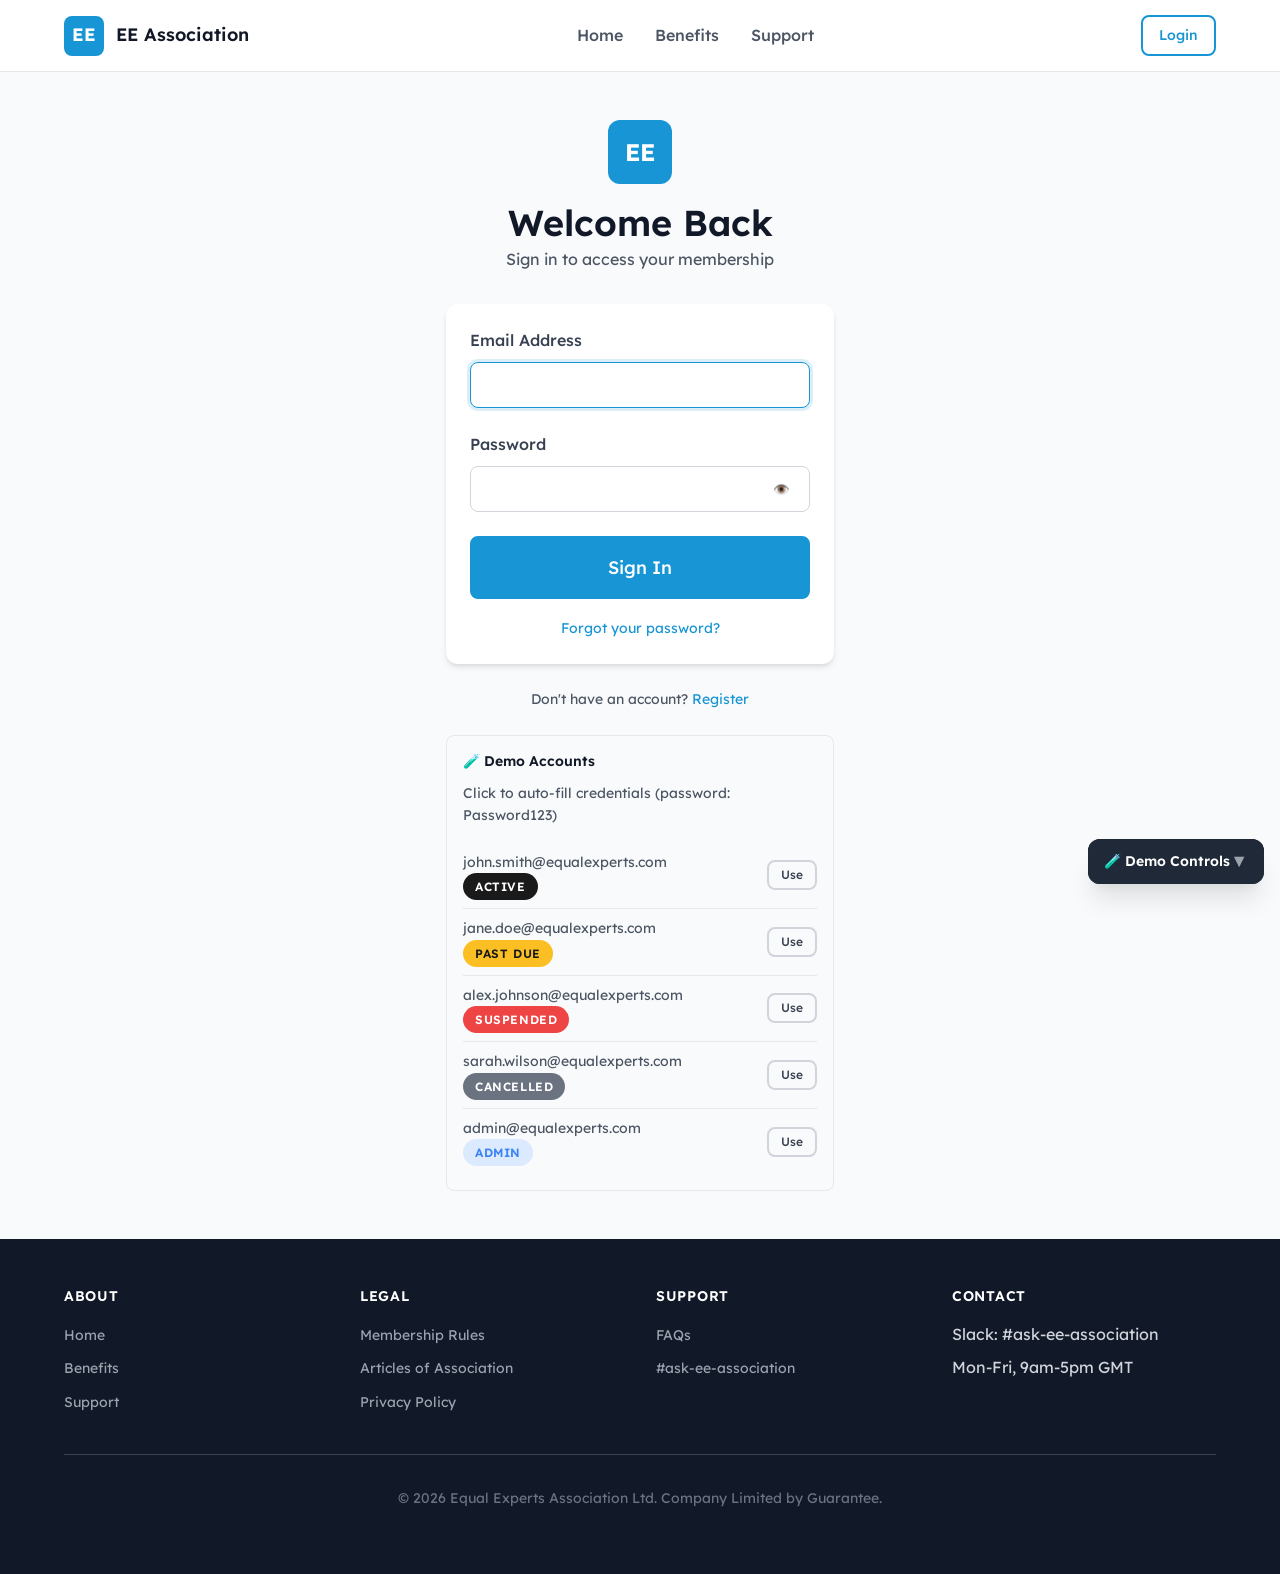
==== account.html @ b50eb5bd "Add files via upload" ====
<!DOCTYPE html>
<html lang="en">
<head>
  <meta charset="UTF-8">
  <meta name="viewport" content="width=device-width, initial-scale=1.0">
  <title>Account - Equal Experts Association</title>
  <link rel="stylesheet" href="css/main.css">
  <link rel="stylesheet" href="css/components.css">
  <style>
    .account-container {
      max-width: 900px;
      margin: 0 auto;
    }
    
    .commitment-item {
      display: flex;
      align-items: flex-start;
      gap: var(--space-4);
      padding: var(--space-4);
      background: var(--gray-50);
      border-radius: var(--radius-lg);
      margin-bottom: var(--space-3);
    }
    
    .commitment-icon {
      font-size: 1.5rem;
      flex-shrink: 0;
    }
    
    .commitment-content strong {
      display: block;
      margin-bottom: var(--space-1);
    }
    
    .commitment-content p {
      font-size: var(--font-size-sm);
      color: var(--gray-600);
      margin: 0;
    }
    
    .payment-method-card {
      display: flex;
      align-items: center;
      gap: var(--space-4);
      padding: var(--space-4);
      background: var(--gray-50);
      border: 1px solid var(--gray-200);
      border-radius: var(--radius-lg);
    }
    
    .card-brand {
      width: 48px;
      height: 32px;
      background: var(--white);
      border: 1px solid var(--gray-200);
      border-radius: var(--radius-md);
      display: flex;
      align-items: center;
      justify-content: center;
      font-weight: var(--font-bold);
      font-size: var(--font-size-xs);
      color: var(--gray-600);
    }
    
    .invoice-list {
      border: 1px solid var(--gray-200);
      border-radius: var(--radius-lg);
      overflow: hidden;
    }
    
    .invoice-item {
      display: flex;
      justify-content: space-between;
      align-items: center;
      padding: var(--space-4);
      background: var(--white);
      border-bottom: 1px solid var(--gray-200);
    }
    
    .invoice-item:last-child {
      border-bottom: none;
    }
    
    .invoice-item:hover {
      background: var(--gray-50);
    }
  </style>
</head>
<body>
  <!-- Navigation -->
  <nav class="nav">
    <div class="nav-container">
      <a href="index.html" class="nav-logo">
        <div class="nav-logo-icon">EE</div>
        <span>EE Association</span>
      </a>
      
      <button class="nav-toggle" aria-label="Toggle menu">
        <span></span>
        <span></span>
        <span></span>
      </button>
      
      <ul class="nav-menu" id="publicNav" style="display: none;">
        <li><a href="index.html" class="nav-link">Home</a></li>
        <li><a href="benefits.html" class="nav-link">Benefits</a></li>
        <li><a href="support.html" class="nav-link">Support</a></li>
      </ul>
      
      <ul class="nav-menu" id="memberNav">
        <li><a href="dashboard.html" class="nav-link">Dashboard</a></li>
        <li><a href="benefits.html" class="nav-link">Benefits</a></li>
        <li><a href="account.html" class="nav-link active">Account</a></li>
        <li><a href="support.html" class="nav-link">Support</a></li>
        <li id="adminLink" style="display: none;"><a href="admin.html" class="nav-link">Admin</a></li>
      </ul>
      
      <ul class="nav-menu" id="suspendedNav" style="display: none;">
        <li><a href="account.html" class="nav-link active">Account</a></li>
        <li><a href="support.html" class="nav-link">Support</a></li>
      </ul>
      
      <div class="nav-actions" id="navActions">
        <a href="login.html" class="btn btn-secondary btn-sm">Login</a>
      </div>
    </div>
  </nav>

  <!-- Page Header -->
  <header class="page-header">
    <div class="container">
      <div class="account-container">
        <h1>Account Settings</h1>
        <p class="subtitle">Manage your profile, membership, and billing</p>
      </div>
    </div>
  </header>

  <!-- Main Content -->
  <main class="page-content">
    <div class="container">
      <div class="account-container">
        <!-- Tabs -->
        <div class="tabs" id="accountTabs">
          <button class="tab active" data-tab="profile">Profile</button>
          <button class="tab" data-tab="membership">Membership</button>
          <button class="tab" data-tab="billing">Billing</button>
        </div>
        
        <!-- Profile Tab -->
        <div class="tab-content active" id="profile">
          <div class="card">
            <div class="card-header">
              <h3>Personal Information</h3>
            </div>
            <div class="card-body">
              <form id="profileForm">
                <div class="form-row">
                  <div class="form-group">
                    <label class="form-label">First Name</label>
                    <input type="text" class="form-input" id="firstName" name="firstName">
                  </div>
                  <div class="form-group">
                    <label class="form-label">Last Name</label>
                    <input type="text" class="form-input" id="lastName" name="lastName">
                  </div>
                </div>
                
                <div class="form-group">
                  <label class="form-label">Email Address</label>
                  <input type="email" class="form-input" id="email" name="email" disabled>
                  <div class="form-hint">Contact support to change your email address</div>
                </div>
                
                <div class="form-group">
                  <label class="form-label">Relationship to Equal Experts</label>
                  <select class="form-select" id="relationshipToEE" name="relationshipToEE">
                    <option value="Current Employee">Current Employee</option>
                    <option value="Former Employee">Former Employee</option>
                    <option value="Contractor">Contractor</option>
                    <option value="Partner">Partner</option>
                  </select>
                </div>
                
                <button type="submit" class="btn btn-primary">Save Changes</button>
              </form>
            </div>
          </div>
          
          <div class="card mt-6">
            <div class="card-header">
              <h3>Change Password</h3>
            </div>
            <div class="card-body">
              <form id="passwordForm">
                <div class="form-group">
                  <label class="form-label">Current Password</label>
                  <input type="password" class="form-input" id="currentPassword" name="currentPassword">
                </div>
                
                <div class="form-row">
                  <div class="form-group">
                    <label class="form-label">New Password</label>
                    <input type="password" class="form-input" id="newPassword" name="newPassword">
                  </div>
                  <div class="form-group">
                    <label class="form-label">Confirm New Password</label>
                    <input type="password" class="form-input" id="confirmNewPassword" name="confirmNewPassword">
                  </div>
                </div>
                
                <button type="submit" class="btn btn-primary">Update Password</button>
              </form>
            </div>
          </div>
        </div>
        
        <!-- Membership Tab -->
        <div class="tab-content" id="membership">
          <div class="card">
            <div class="card-header">
              <h3>Membership Status</h3>
            </div>
            <div class="card-body">
              <div class="info-grid mb-6">
                <span class="info-label">Status</span>
                <span class="info-value"><span id="membershipStatus" class="badge badge-active">Active</span></span>
                
                <span class="info-label">Member since</span>
                <span class="info-value" id="memberSince">-</span>
                
                <span class="info-label">Join date</span>
                <span class="info-value" id="joinDate">-</span>
                
                <span class="info-label">Activation date</span>
                <span class="info-value" id="activationDate">-</span>
                
                <span class="info-label">Commitment end date</span>
                <span class="info-value" id="commitmentEndDate">-</span>
                
                <span class="info-label">Next billing date</span>
                <span class="info-value" id="nextBillingDate">-</span>
                
                <span class="info-label">Monthly price</span>
                <span class="info-value">£25.00</span>
              </div>
            </div>
          </div>
          
          <div class="card mt-6">
            <div class="card-header">
              <h3>Your Membership Commitments</h3>
              <p class="text-sm text-gray mb-0">Important information about your membership structure</p>
            </div>
            <div class="card-body">
              <div class="commitment-item">
                <span class="commitment-icon">📋</span>
                <div class="commitment-content">
                  <strong>You are a member of a Company Limited by Guarantee</strong>
                  <p>The Equal Experts Association is a non-profit company structure with no shareholders.</p>
                </div>
              </div>
              
              <div class="commitment-item">
                <span class="commitment-icon">🛡️</span>
                <div class="commitment-content">
                  <strong>Your liability is limited to £1</strong>
                  <p>If the association is wound up while you are a member, or within one year after you cease to be a member, your maximum liability is £1.</p>
                </div>
              </div>
              
              <div class="commitment-item">
                <span class="commitment-icon">📄</span>
                <div class="commitment-content">
                  <strong>Membership is subject to the Membership Rules</strong>
                  <p>You agreed to these rules when you registered.</p>
                </div>
              </div>
              
              <div class="commitment-item">
                <span class="commitment-icon">🔗</span>
                <div class="commitment-content">
                  <a href="#" class="btn btn-outline btn-sm" onclick="alert('PDF would open in production')">View Membership Rules (PDF)</a>
                  <a href="#" class="btn btn-outline btn-sm" onclick="alert('PDF would open in production')">View Articles of Association (PDF)</a>
                </div>
              </div>
            </div>
          </div>
          
          <div class="card mt-6" id="cancelSection">
            <div class="card-header">
              <h3>Cancel Membership</h3>
            </div>
            <div class="card-body">
              <p class="mb-4">Cancellation stops future payments. You'll keep benefits until the end of your current billing period.</p>
              <p class="text-sm text-gray mb-4">This membership is described as a 12-month commitment, paid monthly, but early cancellation is allowed.</p>
              
              <button class="btn btn-danger" id="cancelBtn" onclick="showCancelModal()">Cancel Membership</button>
            </div>
          </div>
          
          <!-- Cancelled Status Section (hidden by default) -->
          <div class="card mt-6" id="cancelledSection" style="display: none;">
            <div class="card-body">
              <div class="alert alert-info">
                <span class="alert-icon">ℹ️</span>
                <div class="alert-content">
                  <div class="alert-title">Membership Cancelled</div>
                  <p class="alert-message">Your membership has been cancelled. You'll keep access to benefits until <strong id="accessEndDate">-</strong>.</p>
                </div>
              </div>
            </div>
          </div>
        </div>
        
        <!-- Billing Tab -->
        <div class="tab-content" id="billing">
          <div class="card">
            <div class="card-header">
              <h3>Payment Method</h3>
            </div>
            <div class="card-body">
              <div class="payment-method-card mb-4">
                <div class="card-brand" id="cardBrand">VISA</div>
                <div>
                  <strong id="cardInfo">•••• •••• •••• 4242</strong>
                  <p class="text-sm text-gray mb-0" id="cardExpiry">Expires 12/2027</p>
                </div>
              </div>
              
              <button class="btn btn-outline" onclick="showPaymentModal()">Update Payment Method</button>
            </div>
          </div>
          
          <div class="card mt-6">
            <div class="card-header">
              <h3>Billing Address</h3>
            </div>
            <div class="card-body">
              <p id="billingAddress">-</p>
              <button class="btn btn-outline btn-sm" onclick="alert('Address editing would be available in production')">Edit Address</button>
            </div>
          </div>
          
          <div class="card mt-6">
            <div class="card-header">
              <h3>Invoice History</h3>
            </div>
            <div class="card-body">
              <div class="invoice-list" id="invoiceList">
                <!-- Invoices will be populated by JavaScript -->
              </div>
            </div>
          </div>
        </div>
        
      </div>
    </div>
  </main>

  <!-- Cancel Membership Modal -->
  <div class="modal-overlay" id="cancelModal">
    <div class="modal">
      <div class="modal-header">
        <h3>Cancel Membership</h3>
        <button class="modal-close" onclick="hideCancelModal()">&times;</button>
      </div>
      <div class="modal-body">
        <p>Are you sure you want to cancel your membership?</p>
        <ul style="margin: var(--space-4) 0; padding-left: var(--space-5);">
          <li>Future payments will be stopped</li>
          <li>You'll keep access until the end of your current billing period</li>
          <li>You can rejoin at any time if your email is still on the approved list</li>
        </ul>
      </div>
      <div class="modal-footer">
        <button class="btn btn-outline" onclick="hideCancelModal()">Keep Membership</button>
        <button class="btn btn-danger" onclick="confirmCancel()">Cancel Membership</button>
      </div>
    </div>
  </div>

  <!-- Update Payment Modal -->
  <div class="modal-overlay" id="paymentModal">
    <div class="modal">
      <div class="modal-header">
        <h3>Update Payment Method</h3>
        <button class="modal-close" onclick="hidePaymentModal()">&times;</button>
      </div>
      <div class="modal-body">
        <form id="paymentForm">
          <div class="form-group">
            <label class="form-label">Card Number</label>
            <input type="text" class="form-input" id="newCardNumber" placeholder="1234 5678 9012 3456" maxlength="19">
          </div>
          
          <div class="form-row">
            <div class="form-group">
              <label class="form-label">Expiry Month</label>
              <select class="form-select" id="newExpMonth">
                <option value="">MM</option>
                <option value="01">01</option>
                <option value="02">02</option>
                <option value="03">03</option>
                <option value="04">04</option>
                <option value="05">05</option>
                <option value="06">06</option>
                <option value="07">07</option>
                <option value="08">08</option>
                <option value="09">09</option>
                <option value="10">10</option>
                <option value="11">11</option>
                <option value="12">12</option>
              </select>
            </div>
            
            <div class="form-group">
              <label class="form-label">Expiry Year</label>
              <select class="form-select" id="newExpYear">
                <option value="">YYYY</option>
                <option value="2026">2026</option>
                <option value="2027">2027</option>
                <option value="2028">2028</option>
                <option value="2029">2029</option>
                <option value="2030">2030</option>
              </select>
            </div>
          </div>
          
          <div class="form-group">
            <label class="form-label">CVC</label>
            <input type="text" class="form-input" id="newCvc" placeholder="123" maxlength="4">
          </div>
        </form>
      </div>
      <div class="modal-footer">
        <button class="btn btn-outline" onclick="hidePaymentModal()">Cancel</button>
        <button class="btn btn-primary" onclick="updatePayment()">Update Card</button>
      </div>
    </div>
  </div>

  <!-- Footer -->
  <footer class="footer">
    <div class="container">
      <div class="footer-content">
        <div class="footer-section">
          <h4>About</h4>
          <ul class="footer-links">
            <li><a href="index.html">Home</a></li>
            <li><a href="benefits.html">Benefits</a></li>
            <li><a href="support.html">Support</a></li>
          </ul>
        </div>
        <div class="footer-section">
          <h4>Legal</h4>
          <ul class="footer-links">
            <li><a href="#">Membership Rules</a></li>
            <li><a href="#">Articles of Association</a></li>
            <li><a href="#">Privacy Policy</a></li>
          </ul>
        </div>
        <div class="footer-section">
          <h4>Support</h4>
          <ul class="footer-links">
            <li><a href="support.html">FAQs</a></li>
            <li><a href="#">#ask-ee-association</a></li>
          </ul>
        </div>
        <div class="footer-section">
          <h4>Contact</h4>
          <ul class="footer-links">
            <li>Slack: #ask-ee-association</li>
            <li>Mon-Fri, 9am-5pm GMT</li>
          </ul>
        </div>
      </div>
      <div class="footer-bottom">
        <p>&copy; 2026 Equal Experts Association Ltd. Company Limited by Guarantee.</p>
      </div>
    </div>
  </footer>

  <!-- Scripts -->
  <script src="js/mock-data.js"></script>
  <script src="js/store.js"></script>
  <script src="js/auth.js"></script>
  <script src="js/nav.js"></script>
  <script src="js/demo-controls.js"></script>
  
  <script>
    document.addEventListener('DOMContentLoaded', function() {
      const user = Auth.getCurrentUser();
      if (!user) return;
      
      // Populate profile form
      document.getElementById('firstName').value = user.firstName || '';
      document.getElementById('lastName').value = user.lastName || '';
      document.getElementById('email').value = user.email || '';
      document.getElementById('relationshipToEE').value = user.relationshipToEE || '';
      
      // Populate membership tab
      updateMembershipDisplay(user);
      
      // Populate billing tab
      updateBillingDisplay(user);
      
      // Handle tab navigation from URL hash
      const hash = window.location.hash.replace('#', '');
      if (hash && ['profile', 'membership', 'billing'].includes(hash)) {
        switchTab(hash);
      }
    });
    
    function formatDate(dateStr) {
      if (!dateStr) return '-';
      const date = new Date(dateStr);
      return date.toLocaleDateString('en-GB', { day: 'numeric', month: 'short', year: 'numeric' });
    }
    
    function formatMonthYear(dateStr) {
      if (!dateStr) return '-';
      const date = new Date(dateStr);
      return date.toLocaleDateString('en-GB', { month: 'short', year: 'numeric' });
    }
    
    function updateMembershipDisplay(user) {
      const statusBadge = document.getElementById('membershipStatus');
      const badgeClasses = {
        'active': 'badge-active',
        'past_due': 'badge-past-due',
        'suspended': 'badge-suspended',
        'cancelled': 'badge-cancelled'
      };
      const badgeText = {
        'active': 'Active',
        'past_due': 'Past Due',
        'suspended': 'Suspended',
        'cancelled': 'Cancelled'
      };
      
      statusBadge.className = `badge ${badgeClasses[user.status] || 'badge-active'}`;
      statusBadge.textContent = badgeText[user.status] || 'Active';
      
      document.getElementById('memberSince').textContent = formatMonthYear(user.joinDate);
      document.getElementById('joinDate').textContent = formatDate(user.joinDate);
      document.getElementById('activationDate').textContent = formatDate(user.activationDate);
      document.getElementById('commitmentEndDate').textContent = formatDate(user.commitmentEndDate);
      document.getElementById('nextBillingDate').textContent = user.nextPaymentDate ? formatDate(user.nextPaymentDate) : 'N/A';
      
      // Handle cancelled state
      if (user.status === 'cancelled') {
        document.getElementById('cancelSection').style.display = 'none';
        document.getElementById('cancelledSection').style.display = 'block';
        document.getElementById('accessEndDate').textContent = formatDate(user.accessEndsDate);
      }
    }
    
    function updateBillingDisplay(user) {
      if (user.paymentMethod) {
        document.getElementById('cardBrand').textContent = user.paymentMethod.brand.toUpperCase();
        document.getElementById('cardInfo').textContent = `•••• •••• •••• ${user.paymentMethod.last4}`;
        document.getElementById('cardExpiry').textContent = `Expires ${user.paymentMethod.expMonth}/${user.paymentMethod.expYear}`;
      }
      
      if (user.billingAddress) {
        const addr = user.billingAddress;
        const parts = [addr.line1, addr.line2, addr.city, addr.postcode, addr.country].filter(p => p);
        document.getElementById('billingAddress').textContent = parts.join(', ');
      }
      
      // Generate mock invoice history
      const invoiceList = document.getElementById('invoiceList');
      const invoices = generateMockInvoices(user);
      
      invoiceList.innerHTML = invoices.map(inv => `
        <div class="invoice-item">
          <div>
            <strong>${inv.date}</strong>
            <p class="text-sm text-gray mb-0">${inv.description}</p>
          </div>
          <div class="text-right">
            <strong>£${inv.amount.toFixed(2)}</strong>
            <p class="text-sm mb-0"><span class="badge badge-success">Paid</span></p>
          </div>
        </div>
      `).join('');
    }
    
    function generateMockInvoices(user) {
      const invoices = [];
      const activationDate = new Date(user.activationDate);
      const now = new Date();
      
      // Generate invoices from activation to now
      let currentDate = new Date(activationDate);
      while (currentDate <= now) {
        invoices.push({
          date: currentDate.toLocaleDateString('en-GB', { day: 'numeric', month: 'short', year: 'numeric' }),
          description: 'Professional Membership - Monthly',
          amount: 25.00
        });
        currentDate.setMonth(currentDate.getMonth() + 1);
      }
      
      return invoices.reverse().slice(0, 12); // Show last 12 invoices
    }
    
    // Tab switching
    document.getElementById('accountTabs').addEventListener('click', function(e) {
      if (e.target.classList.contains('tab')) {
        const tabId = e.target.dataset.tab;
        switchTab(tabId);
      }
    });
    
    function switchTab(tabId) {
      // Update tab buttons
      document.querySelectorAll('.tab').forEach(tab => {
        tab.classList.toggle('active', tab.dataset.tab === tabId);
      });
      
      // Update tab content
      document.querySelectorAll('.tab-content').forEach(content => {
        content.classList.toggle('active', content.id === tabId);
      });
      
      // Update URL hash
      window.location.hash = tabId;
    }
    
    // Profile form
    document.getElementById('profileForm').addEventListener('submit', function(e) {
      e.preventDefault();
      
      const updates = {
        firstName: document.getElementById('firstName').value.trim(),
        lastName: document.getElementById('lastName').value.trim(),
        relationshipToEE: document.getElementById('relationshipToEE').value
      };
      
      const result = Auth.updateProfile(updates);
      if (result.success) {
        alert('Profile updated successfully!');
      } else {
        alert('Error: ' + result.error);
      }
    });
    
    // Password form
    document.getElementById('passwordForm').addEventListener('submit', function(e) {
      e.preventDefault();
      
      const currentPassword = document.getElementById('currentPassword').value;
      const newPassword = document.getElementById('newPassword').value;
      const confirmNewPassword = document.getElementById('confirmNewPassword').value;
      
      if (newPassword !== confirmNewPassword) {
        alert('New passwords do not match');
        return;
      }
      
      if (newPassword.length < 8) {
        alert('Password must be at least 8 characters');
        return;
      }
      
      const result = Auth.updatePassword(currentPassword, newPassword);
      if (result.success) {
        alert('Password updated successfully!');
        document.getElementById('passwordForm').reset();
      } else {
        alert('Error: ' + result.error);
      }
    });
    
    // Cancel modal
    function showCancelModal() {
      document.getElementById('cancelModal').classList.add('active');
    }
    
    function hideCancelModal() {
      document.getElementById('cancelModal').classList.remove('active');
    }
    
    function confirmCancel() {
      const result = Auth.cancelMembership();
      if (result.success) {
        hideCancelModal();
        updateMembershipDisplay(result.user);
        alert('Your membership has been cancelled. You\'ll keep access until the end of your current billing period.');
      } else {
        alert('Error: ' + result.error);
      }
    }
    
    // Payment modal
    function showPaymentModal() {
      document.getElementById('paymentModal').classList.add('active');
    }
    
    function hidePaymentModal() {
      document.getElementById('paymentModal').classList.remove('active');
    }
    
    function updatePayment() {
      const cardNumber = document.getElementById('newCardNumber').value.replace(/\s/g, '');
      const expMonth = document.getElementById('newExpMonth').value;
      const expYear = document.getElementById('newExpYear').value;
      
      if (!cardNumber || cardNumber.length < 13 || !expMonth || !expYear) {
        alert('Please fill in all card details');
        return;
      }
      
      const result = Auth.updatePaymentMethod({
        cardNumber,
        expMonth,
        expYear
      });
      
      if (result.success) {
        hidePaymentModal();
        updateBillingDisplay(result.user);
        updateMembershipDisplay(result.user);
        
        if (result.user.status === 'active') {
          alert('Payment method updated successfully!' + 
            (result.user.suspensionHistory && result.user.suspensionHistory.length > 0 ? 
              ' Your access has been restored.' : ''));
        } else {
          alert('Payment method updated successfully!');
        }
      } else {
        alert('Error: ' + result.error);
      }
    }
    
    // Format card number as user types
    document.getElementById('newCardNumber').addEventListener('input', function(e) {
      let value = e.target.value.replace(/\s/g, '').replace(/\D/g, '');
      let formatted = value.match(/.{1,4}/g)?.join(' ') || value;
      e.target.value = formatted;
    });
  </script>
</body>
</html>
---- css/main.css ----
/* ==========================================================================
   Equal Experts Association - Design System
   Primary Color: #1795D4 (EE Blue)
   Typography: Lexend font family
   ========================================================================== */

/* Google Fonts Import */
@import url('https://fonts.googleapis.com/css2?family=Lexend:wght@300;400;500;600;700&display=swap');

/* CSS Variables */
:root {
  /* Brand Colors */
  --ee-blue: #1795D4;
  --ee-blue-dark: #1276a8;
  --ee-blue-light: #e8f4fb;
  --ee-blue-hover: #1580bc;
  
  /* Status Colors */
  --status-active: #1a1a1a;
  --status-active-text: #ffffff;
  --status-past-due: #fbbf24;
  --status-past-due-text: #1a1a1a;
  --status-suspended: #ef4444;
  --status-suspended-text: #ffffff;
  --status-cancelled: #6b7280;
  --status-cancelled-text: #ffffff;
  --status-inactive: #9ca3af;
  --status-inactive-text: #ffffff;
  
  /* Neutral Colors */
  --white: #ffffff;
  --gray-50: #f9fafb;
  --gray-100: #f3f4f6;
  --gray-200: #e5e7eb;
  --gray-300: #d1d5db;
  --gray-400: #9ca3af;
  --gray-500: #6b7280;
  --gray-600: #4b5563;
  --gray-700: #374151;
  --gray-800: #1f2937;
  --gray-900: #111827;
  --black: #000000;
  
  /* Semantic Colors */
  --success: #10b981;
  --success-light: #d1fae5;
  --warning: #f59e0b;
  --warning-light: #fef3c7;
  --error: #ef4444;
  --error-light: #fee2e2;
  --info: #3b82f6;
  --info-light: #dbeafe;
  
  /* Typography */
  --font-family: 'Lexend', -apple-system, BlinkMacSystemFont, 'Segoe UI', sans-serif;
  --font-size-xs: 0.75rem;
  --font-size-sm: 0.875rem;
  --font-size-base: 1rem;
  --font-size-lg: 1.125rem;
  --font-size-xl: 1.25rem;
  --font-size-2xl: 1.5rem;
  --font-size-3xl: 1.875rem;
  --font-size-4xl: 2.25rem;
  --font-size-5xl: 3rem;
  
  /* Font Weights */
  --font-light: 300;
  --font-normal: 400;
  --font-medium: 500;
  --font-semibold: 600;
  --font-bold: 700;
  
  /* Spacing */
  --space-1: 0.25rem;
  --space-2: 0.5rem;
  --space-3: 0.75rem;
  --space-4: 1rem;
  --space-5: 1.25rem;
  --space-6: 1.5rem;
  --space-8: 2rem;
  --space-10: 2.5rem;
  --space-12: 3rem;
  --space-16: 4rem;
  --space-20: 5rem;
  --space-24: 6rem;
  
  /* Border Radius */
  --radius-sm: 0.25rem;
  --radius-md: 0.375rem;
  --radius-lg: 0.5rem;
  --radius-xl: 0.75rem;
  --radius-2xl: 1rem;
  --radius-full: 9999px;
  
  /* Shadows */
  --shadow-sm: 0 1px 2px 0 rgba(0, 0, 0, 0.05);
  --shadow-md: 0 4px 6px -1px rgba(0, 0, 0, 0.1), 0 2px 4px -1px rgba(0, 0, 0, 0.06);
  --shadow-lg: 0 10px 15px -3px rgba(0, 0, 0, 0.1), 0 4px 6px -2px rgba(0, 0, 0, 0.05);
  --shadow-xl: 0 20px 25px -5px rgba(0, 0, 0, 0.1), 0 10px 10px -5px rgba(0, 0, 0, 0.04);
  
  /* Transitions */
  --transition-fast: 150ms ease;
  --transition-base: 200ms ease;
  --transition-slow: 300ms ease;
  
  /* Layout */
  --max-width: 1200px;
  --nav-height: 72px;
}

/* Reset & Base Styles */
*, *::before, *::after {
  box-sizing: border-box;
  margin: 0;
  padding: 0;
}

html {
  font-size: 16px;
  scroll-behavior: smooth;
}

body {
  font-family: var(--font-family);
  font-size: var(--font-size-base);
  font-weight: var(--font-normal);
  line-height: 1.6;
  color: var(--gray-800);
  background-color: var(--gray-50);
  min-height: 100vh;
}

/* Typography */
h1, h2, h3, h4, h5, h6 {
  font-weight: var(--font-semibold);
  line-height: 1.3;
  color: var(--gray-900);
}

h1 { font-size: var(--font-size-4xl); }
h2 { font-size: var(--font-size-3xl); }
h3 { font-size: var(--font-size-2xl); }
h4 { font-size: var(--font-size-xl); }
h5 { font-size: var(--font-size-lg); }
h6 { font-size: var(--font-size-base); }

p {
  margin-bottom: var(--space-4);
}

a {
  color: var(--ee-blue);
  text-decoration: none;
  transition: color var(--transition-fast);
}

a:hover {
  color: var(--ee-blue-dark);
  text-decoration: underline;
}

/* Container */
.container {
  width: 100%;
  max-width: var(--max-width);
  margin: 0 auto;
  padding: 0 var(--space-6);
}

/* Navigation */
.nav {
  position: sticky;
  top: 0;
  background: var(--white);
  border-bottom: 1px solid var(--gray-200);
  height: var(--nav-height);
  z-index: 100;
}

.nav-container {
  display: flex;
  align-items: center;
  justify-content: space-between;
  height: 100%;
  max-width: var(--max-width);
  margin: 0 auto;
  padding: 0 var(--space-6);
}

.nav-logo {
  display: flex;
  align-items: center;
  gap: var(--space-3);
  font-size: var(--font-size-lg);
  font-weight: var(--font-semibold);
  color: var(--gray-900);
  text-decoration: none;
}

.nav-logo:hover {
  text-decoration: none;
  color: var(--gray-900);
}

.nav-logo-icon {
  width: 40px;
  height: 40px;
  background: var(--ee-blue);
  border-radius: var(--radius-lg);
  display: flex;
  align-items: center;
  justify-content: center;
  color: white;
  font-weight: var(--font-bold);
  font-size: var(--font-size-lg);
}

.nav-menu {
  display: flex;
  align-items: center;
  gap: var(--space-8);
  list-style: none;
}

.nav-link {
  color: var(--gray-600);
  font-weight: var(--font-medium);
  padding: var(--space-2) 0;
  position: relative;
  text-decoration: none;
}

.nav-link:hover,
.nav-link.active {
  color: var(--ee-blue);
  text-decoration: none;
}

.nav-link.active::after {
  content: '';
  position: absolute;
  bottom: -2px;
  left: 0;
  right: 0;
  height: 2px;
  background: var(--ee-blue);
  border-radius: var(--radius-full);
}

.nav-actions {
  display: flex;
  align-items: center;
  gap: var(--space-4);
}

/* Mobile Navigation */
.nav-toggle {
  display: none;
  background: none;
  border: none;
  cursor: pointer;
  padding: var(--space-2);
}

.nav-toggle span {
  display: block;
  width: 24px;
  height: 2px;
  background: var(--gray-700);
  margin: 6px 0;
  transition: var(--transition-base);
}

@media (max-width: 768px) {
  .nav-toggle {
    display: block;
  }
  
  .nav-menu {
    display: none;
    position: absolute;
    top: var(--nav-height);
    left: 0;
    right: 0;
    background: var(--white);
    flex-direction: column;
    padding: var(--space-4);
    border-bottom: 1px solid var(--gray-200);
    box-shadow: var(--shadow-lg);
  }
  
  .nav-menu.active {
    display: flex;
  }
  
  .nav-actions {
    display: none;
  }
  
  .nav-actions.active {
    display: flex;
    flex-direction: column;
    width: 100%;
    padding: var(--space-4);
    border-top: 1px solid var(--gray-200);
  }
}

/* Page Layout */
.page {
  min-height: calc(100vh - var(--nav-height));
}

.page-header {
  background: var(--white);
  border-bottom: 1px solid var(--gray-200);
  padding: var(--space-8) 0;
}

.page-header h1 {
  margin-bottom: var(--space-2);
}

.page-header .subtitle {
  color: var(--gray-600);
  font-size: var(--font-size-lg);
}

.page-content {
  padding: var(--space-8) 0;
}

/* Sections */
.section {
  padding: var(--space-16) 0;
}

.section-header {
  text-align: center;
  margin-bottom: var(--space-12);
}

.section-header h2 {
  margin-bottom: var(--space-4);
}

.section-header p {
  color: var(--gray-600);
  font-size: var(--font-size-lg);
  max-width: 600px;
  margin: 0 auto;
}

/* Footer */
.footer {
  background: var(--gray-900);
  color: var(--gray-300);
  padding: var(--space-12) 0;
  margin-top: auto;
}

.footer-content {
  display: grid;
  grid-template-columns: repeat(auto-fit, minmax(200px, 1fr));
  gap: var(--space-8);
}

.footer-section h4 {
  color: var(--white);
  margin-bottom: var(--space-4);
  font-size: var(--font-size-sm);
  text-transform: uppercase;
  letter-spacing: 0.05em;
}

.footer-links {
  list-style: none;
}

.footer-links li {
  margin-bottom: var(--space-2);
}

.footer-links a {
  color: var(--gray-400);
  font-size: var(--font-size-sm);
}

.footer-links a:hover {
  color: var(--white);
}

.footer-bottom {
  margin-top: var(--space-8);
  padding-top: var(--space-8);
  border-top: 1px solid var(--gray-700);
  text-align: center;
  font-size: var(--font-size-sm);
  color: var(--gray-500);
}

/* Utility Classes */
.text-center { text-align: center; }
.text-left { text-align: left; }
.text-right { text-align: right; }

.text-sm { font-size: var(--font-size-sm); }
.text-base { font-size: var(--font-size-base); }
.text-lg { font-size: var(--font-size-lg); }
.text-xl { font-size: var(--font-size-xl); }

.text-gray { color: var(--gray-600); }
.text-muted { color: var(--gray-500); }
.text-white { color: var(--white); }
.text-blue { color: var(--ee-blue); }
.text-success { color: var(--success); }
.text-warning { color: var(--warning); }
.text-error { color: var(--error); }

.font-light { font-weight: var(--font-light); }
.font-normal { font-weight: var(--font-normal); }
.font-medium { font-weight: var(--font-medium); }
.font-semibold { font-weight: var(--font-semibold); }
.font-bold { font-weight: var(--font-bold); }

.mt-1 { margin-top: var(--space-1); }
.mt-2 { margin-top: var(--space-2); }
.mt-4 { margin-top: var(--space-4); }
.mt-6 { margin-top: var(--space-6); }
.mt-8 { margin-top: var(--space-8); }

.mb-1 { margin-bottom: var(--space-1); }
.mb-2 { margin-bottom: var(--space-2); }
.mb-4 { margin-bottom: var(--space-4); }
.mb-6 { margin-bottom: var(--space-6); }
.mb-8 { margin-bottom: var(--space-8); }

.hidden { display: none !important; }
.visible { display: block !important; }

.sr-only {
  position: absolute;
  width: 1px;
  height: 1px;
  padding: 0;
  margin: -1px;
  overflow: hidden;
  clip: rect(0, 0, 0, 0);
  white-space: nowrap;
  border: 0;
}
---- css/components.css ----
/* ==========================================================================
   Equal Experts Association - UI Components
   ========================================================================== */

/* ==========================================================================
   Buttons
   ========================================================================== */

.btn {
  display: inline-flex;
  align-items: center;
  justify-content: center;
  gap: var(--space-2);
  padding: var(--space-3) var(--space-6);
  font-family: var(--font-family);
  font-size: var(--font-size-base);
  font-weight: var(--font-medium);
  line-height: 1.5;
  text-decoration: none;
  border: 2px solid transparent;
  border-radius: var(--radius-lg);
  cursor: pointer;
  transition: all var(--transition-fast);
  white-space: nowrap;
}

.btn:hover {
  text-decoration: none;
}

.btn:disabled {
  opacity: 0.6;
  cursor: not-allowed;
}

/* Primary Button */
.btn-primary {
  background: var(--ee-blue);
  color: var(--white);
  border-color: var(--ee-blue);
}

.btn-primary:hover:not(:disabled) {
  background: var(--ee-blue-dark);
  border-color: var(--ee-blue-dark);
  color: var(--white);
}

/* Secondary Button */
.btn-secondary {
  background: var(--white);
  color: var(--ee-blue);
  border-color: var(--ee-blue);
}

.btn-secondary:hover:not(:disabled) {
  background: var(--ee-blue-light);
  color: var(--ee-blue);
}

/* Outline Button */
.btn-outline {
  background: transparent;
  color: var(--gray-700);
  border-color: var(--gray-300);
}

.btn-outline:hover:not(:disabled) {
  background: var(--gray-100);
  border-color: var(--gray-400);
  color: var(--gray-700);
}

/* White Button (for dark backgrounds) */
.btn-white {
  background: var(--white);
  color: var(--ee-blue);
  border-color: var(--white);
}

.btn-white:hover:not(:disabled) {
  background: var(--gray-100);
  border-color: var(--gray-100);
  color: var(--ee-blue);
}

/* Outline White Button */
.btn-outline-white {
  background: transparent;
  color: var(--white);
  border-color: var(--white);
}

.btn-outline-white:hover:not(:disabled) {
  background: rgba(255, 255, 255, 0.1);
  color: var(--white);
}

/* Danger Button */
.btn-danger {
  background: var(--error);
  color: var(--white);
  border-color: var(--error);
}

.btn-danger:hover:not(:disabled) {
  background: #dc2626;
  border-color: #dc2626;
  color: var(--white);
}

/* Button Sizes */
.btn-sm {
  padding: var(--space-2) var(--space-4);
  font-size: var(--font-size-sm);
}

.btn-lg {
  padding: var(--space-4) var(--space-8);
  font-size: var(--font-size-lg);
}

.btn-block {
  display: flex;
  width: 100%;
}

/* ==========================================================================
   Cards
   ========================================================================== */

.card {
  background: var(--white);
  border-radius: var(--radius-xl);
  box-shadow: var(--shadow-md);
  overflow: hidden;
}

.card-header {
  padding: var(--space-6);
  border-bottom: 1px solid var(--gray-200);
}

.card-header h3 {
  margin: 0;
}

.card-body {
  padding: var(--space-6);
}

.card-footer {
  padding: var(--space-6);
  border-top: 1px solid var(--gray-200);
  background: var(--gray-50);
}

/* Card Variants */
.card-bordered {
  box-shadow: none;
  border: 1px solid var(--gray-200);
}

.card-flat {
  box-shadow: none;
  background: var(--gray-50);
}

/* ==========================================================================
   Status Badges
   ========================================================================== */

.badge {
  display: inline-flex;
  align-items: center;
  padding: var(--space-1) var(--space-3);
  font-size: var(--font-size-xs);
  font-weight: var(--font-semibold);
  text-transform: uppercase;
  letter-spacing: 0.05em;
  border-radius: var(--radius-full);
}

.badge-active {
  background: var(--status-active);
  color: var(--status-active-text);
}

.badge-past-due {
  background: var(--status-past-due);
  color: var(--status-past-due-text);
}

.badge-suspended {
  background: var(--status-suspended);
  color: var(--status-suspended-text);
}

.badge-cancelled {
  background: var(--status-cancelled);
  color: var(--status-cancelled-text);
}

.badge-inactive {
  background: var(--status-inactive);
  color: var(--status-inactive-text);
}

.badge-info {
  background: var(--info-light);
  color: var(--info);
}

.badge-success {
  background: var(--success-light);
  color: var(--success);
}

.badge-warning {
  background: var(--warning-light);
  color: var(--warning);
}

.badge-error {
  background: var(--error-light);
  color: var(--error);
}

/* ==========================================================================
   Forms
   ========================================================================== */

.form-group {
  margin-bottom: var(--space-6);
}

.form-label {
  display: block;
  margin-bottom: var(--space-2);
  font-weight: var(--font-medium);
  color: var(--gray-700);
}

.form-label .required {
  color: var(--error);
  margin-left: var(--space-1);
}

.form-input,
.form-select,
.form-textarea {
  width: 100%;
  padding: var(--space-3) var(--space-4);
  font-family: var(--font-family);
  font-size: var(--font-size-base);
  color: var(--gray-800);
  background: var(--white);
  border: 1px solid var(--gray-300);
  border-radius: var(--radius-lg);
  transition: border-color var(--transition-fast), box-shadow var(--transition-fast);
}

.form-input:focus,
.form-select:focus,
.form-textarea:focus {
  outline: none;
  border-color: var(--ee-blue);
  box-shadow: 0 0 0 3px rgba(23, 149, 212, 0.15);
}

.form-input::placeholder {
  color: var(--gray-400);
}

.form-input.error,
.form-select.error,
.form-textarea.error {
  border-color: var(--error);
}

.form-input.error:focus,
.form-select.error:focus,
.form-textarea.error:focus {
  box-shadow: 0 0 0 3px rgba(239, 68, 68, 0.15);
}

.form-textarea {
  min-height: 120px;
  resize: vertical;
}

.form-select {
  appearance: none;
  background-image: url("data:image/svg+xml,%3Csvg xmlns='http://www.w3.org/2000/svg' width='12' height='12' viewBox='0 0 12 12'%3E%3Cpath fill='%236b7280' d='M2 4l4 4 4-4'/%3E%3C/svg%3E");
  background-repeat: no-repeat;
  background-position: right var(--space-4) center;
  padding-right: var(--space-10);
}

.form-hint {
  margin-top: var(--space-2);
  font-size: var(--font-size-sm);
  color: var(--gray-500);
}

.form-error {
  margin-top: var(--space-2);
  font-size: var(--font-size-sm);
  color: var(--error);
}

/* Checkbox & Radio */
.form-check {
  display: flex;
  align-items: flex-start;
  gap: var(--space-3);
  margin-bottom: var(--space-3);
}

.form-check-input {
  width: 20px;
  height: 20px;
  margin-top: 2px;
  accent-color: var(--ee-blue);
  cursor: pointer;
  flex-shrink: 0;
}

.form-check-label {
  font-size: var(--font-size-base);
  color: var(--gray-700);
  cursor: pointer;
  line-height: 1.5;
}

/* Password Toggle */
.password-wrapper {
  position: relative;
}

.password-toggle {
  position: absolute;
  right: var(--space-4);
  top: 50%;
  transform: translateY(-50%);
  background: none;
  border: none;
  color: var(--gray-500);
  cursor: pointer;
  padding: var(--space-1);
}

.password-toggle:hover {
  color: var(--gray-700);
}

/* Form Row */
.form-row {
  display: grid;
  grid-template-columns: repeat(auto-fit, minmax(200px, 1fr));
  gap: var(--space-6);
}

/* ==========================================================================
   Alerts
   ========================================================================== */

.alert {
  display: flex;
  align-items: flex-start;
  gap: var(--space-3);
  padding: var(--space-4) var(--space-5);
  border-radius: var(--radius-lg);
  margin-bottom: var(--space-4);
}

.alert-icon {
  font-size: var(--font-size-xl);
  flex-shrink: 0;
}

.alert-content {
  flex: 1;
}

.alert-title {
  font-weight: var(--font-semibold);
  margin-bottom: var(--space-1);
}

.alert-message {
  font-size: var(--font-size-sm);
  margin: 0;
}

.alert-info {
  background: var(--info-light);
  color: var(--gray-800);
  border: 1px solid #93c5fd;
}

.alert-success {
  background: var(--success-light);
  color: var(--gray-800);
  border: 1px solid #6ee7b7;
}

.alert-warning {
  background: var(--warning-light);
  color: var(--gray-800);
  border: 1px solid #fcd34d;
}

.alert-error {
  background: var(--error-light);
  color: var(--gray-800);
  border: 1px solid #fca5a5;
}

/* ==========================================================================
   Tables
   ========================================================================== */

.table-wrapper {
  overflow-x: auto;
  border-radius: var(--radius-lg);
  border: 1px solid var(--gray-200);
}

.table {
  width: 100%;
  border-collapse: collapse;
  background: var(--white);
}

.table th,
.table td {
  padding: var(--space-4);
  text-align: left;
  border-bottom: 1px solid var(--gray-200);
}

.table th {
  background: var(--gray-50);
  font-weight: var(--font-semibold);
  font-size: var(--font-size-sm);
  color: var(--gray-600);
  text-transform: uppercase;
  letter-spacing: 0.05em;
}

.table tr:last-child td {
  border-bottom: none;
}

.table tr:hover {
  background: var(--gray-50);
}

.table-striped tr:nth-child(even) {
  background: var(--gray-50);
}

/* ==========================================================================
   Tabs
   ========================================================================== */

.tabs {
  border-bottom: 1px solid var(--gray-200);
  display: flex;
  gap: var(--space-1);
  overflow-x: auto;
}

.tab {
  padding: var(--space-4) var(--space-6);
  font-weight: var(--font-medium);
  color: var(--gray-500);
  background: none;
  border: none;
  border-bottom: 2px solid transparent;
  cursor: pointer;
  transition: all var(--transition-fast);
  white-space: nowrap;
}

.tab:hover {
  color: var(--gray-700);
}

.tab.active {
  color: var(--ee-blue);
  border-bottom-color: var(--ee-blue);
}

.tab-content {
  display: none;
  padding: var(--space-6) 0;
}

.tab-content.active {
  display: block;
}

/* ==========================================================================
   Accordion / FAQ
   ========================================================================== */

.accordion {
  border: 1px solid var(--gray-200);
  border-radius: var(--radius-lg);
  overflow: hidden;
}

.accordion-item {
  border-bottom: 1px solid var(--gray-200);
}

.accordion-item:last-child {
  border-bottom: none;
}

.accordion-header {
  width: 100%;
  display: flex;
  align-items: center;
  justify-content: space-between;
  padding: var(--space-5) var(--space-6);
  background: var(--white);
  border: none;
  cursor: pointer;
  text-align: left;
  font-family: var(--font-family);
  font-size: var(--font-size-base);
  font-weight: var(--font-medium);
  color: var(--gray-800);
  transition: background var(--transition-fast);
}

.accordion-header:hover {
  background: var(--gray-50);
}

.accordion-icon {
  font-size: var(--font-size-lg);
  color: var(--gray-400);
  transition: transform var(--transition-fast);
}

.accordion-item.active .accordion-icon {
  transform: rotate(180deg);
}

.accordion-body {
  display: none;
  padding: 0 var(--space-6) var(--space-5);
  color: var(--gray-600);
}

.accordion-item.active .accordion-body {
  display: block;
}

/* ==========================================================================
   Modal
   ========================================================================== */

.modal-overlay {
  position: fixed;
  inset: 0;
  background: rgba(0, 0, 0, 0.5);
  display: flex;
  align-items: center;
  justify-content: center;
  padding: var(--space-4);
  z-index: 1000;
  opacity: 0;
  visibility: hidden;
  transition: all var(--transition-base);
}

.modal-overlay.active {
  opacity: 1;
  visibility: visible;
}

.modal {
  background: var(--white);
  border-radius: var(--radius-xl);
  box-shadow: var(--shadow-xl);
  max-width: 500px;
  width: 100%;
  max-height: 90vh;
  overflow: auto;
  transform: translateY(-20px);
  transition: transform var(--transition-base);
}

.modal-overlay.active .modal {
  transform: translateY(0);
}

.modal-header {
  display: flex;
  align-items: center;
  justify-content: space-between;
  padding: var(--space-5) var(--space-6);
  border-bottom: 1px solid var(--gray-200);
}

.modal-header h3 {
  margin: 0;
}

.modal-close {
  background: none;
  border: none;
  font-size: var(--font-size-xl);
  color: var(--gray-400);
  cursor: pointer;
  padding: var(--space-1);
  line-height: 1;
}

.modal-close:hover {
  color: var(--gray-600);
}

.modal-body {
  padding: var(--space-6);
}

.modal-footer {
  display: flex;
  justify-content: flex-end;
  gap: var(--space-3);
  padding: var(--space-5) var(--space-6);
  border-top: 1px solid var(--gray-200);
  background: var(--gray-50);
}

/* ==========================================================================
   Checklist
   ========================================================================== */

.checklist {
  list-style: none;
}

.checklist-item {
  display: flex;
  align-items: flex-start;
  gap: var(--space-4);
  padding: var(--space-4);
  border-radius: var(--radius-lg);
  transition: background var(--transition-fast);
}

.checklist-item:hover {
  background: var(--gray-50);
}

.checklist-checkbox {
  width: 24px;
  height: 24px;
  border: 2px solid var(--gray-300);
  border-radius: var(--radius-md);
  display: flex;
  align-items: center;
  justify-content: center;
  flex-shrink: 0;
  cursor: pointer;
  transition: all var(--transition-fast);
  background: var(--white);
}

.checklist-checkbox:hover {
  border-color: var(--ee-blue);
}

.checklist-item.completed .checklist-checkbox {
  background: var(--ee-blue);
  border-color: var(--ee-blue);
  color: var(--white);
}

.checklist-content {
  flex: 1;
}

.checklist-title {
  font-weight: var(--font-medium);
  color: var(--gray-800);
  margin-bottom: var(--space-1);
}

.checklist-item.completed .checklist-title {
  text-decoration: line-through;
  color: var(--gray-500);
}

.checklist-description {
  font-size: var(--font-size-sm);
  color: var(--gray-500);
}

/* ==========================================================================
   Stats / Metrics Grid
   ========================================================================== */

.stats-grid {
  display: grid;
  grid-template-columns: repeat(auto-fit, minmax(150px, 1fr));
  gap: var(--space-4);
}

.stat-item {
  text-align: center;
  padding: var(--space-4);
}

.stat-value {
  font-size: var(--font-size-2xl);
  font-weight: var(--font-bold);
  color: var(--gray-900);
}

.stat-label {
  font-size: var(--font-size-sm);
  color: var(--gray-500);
  margin-top: var(--space-1);
}

/* Info Grid (Key-Value pairs) */
.info-grid {
  display: grid;
  grid-template-columns: auto 1fr;
  gap: var(--space-3) var(--space-6);
  align-items: baseline;
}

.info-label {
  font-size: var(--font-size-sm);
  color: var(--gray-500);
  font-weight: var(--font-medium);
}

.info-value {
  font-weight: var(--font-medium);
  color: var(--gray-800);
}

/* ==========================================================================
   Benefit Cards
   ========================================================================== */

.benefit-card {
  background: var(--white);
  border: 1px solid var(--gray-200);
  border-radius: var(--radius-xl);
  padding: var(--space-6);
  transition: all var(--transition-base);
}

.benefit-card:hover {
  border-color: var(--ee-blue);
  box-shadow: var(--shadow-md);
}

.benefit-icon {
  font-size: 2rem;
  margin-bottom: var(--space-4);
}

.benefit-title {
  font-size: var(--font-size-lg);
  font-weight: var(--font-semibold);
  color: var(--gray-900);
  margin-bottom: var(--space-2);
}

.benefit-description {
  color: var(--gray-600);
  font-size: var(--font-size-sm);
  margin-bottom: var(--space-4);
}

.benefit-details {
  background: var(--ee-blue-light);
  border-radius: var(--radius-lg);
  padding: var(--space-4);
  margin-top: var(--space-4);
}

.benefit-details-title {
  font-size: var(--font-size-sm);
  font-weight: var(--font-semibold);
  color: var(--ee-blue);
  margin-bottom: var(--space-2);
}

.benefit-details p {
  font-size: var(--font-size-sm);
  color: var(--gray-700);
  margin: 0;
}

/* ==========================================================================
   Timeline
   ========================================================================== */

.timeline {
  position: relative;
  padding-left: var(--space-8);
}

.timeline::before {
  content: '';
  position: absolute;
  left: 11px;
  top: 0;
  bottom: 0;
  width: 2px;
  background: var(--gray-200);
}

.timeline-item {
  position: relative;
  padding-bottom: var(--space-6);
}

.timeline-item:last-child {
  padding-bottom: 0;
}

.timeline-dot {
  position: absolute;
  left: calc(-1 * var(--space-8) + 4px);
  width: 16px;
  height: 16px;
  background: var(--white);
  border: 2px solid var(--ee-blue);
  border-radius: var(--radius-full);
}

.timeline-date {
  font-size: var(--font-size-sm);
  color: var(--gray-500);
  margin-bottom: var(--space-1);
}

.timeline-title {
  font-weight: var(--font-semibold);
  color: var(--gray-800);
  margin-bottom: var(--space-2);
}

.timeline-content {
  color: var(--gray-600);
  font-size: var(--font-size-sm);
}

/* ==========================================================================
   Hero Section
   ========================================================================== */

.hero {
  background: var(--ee-blue);
  color: var(--white);
  padding: var(--space-20) 0;
}

.hero h1 {
  color: var(--white);
  font-size: var(--font-size-5xl);
  margin-bottom: var(--space-4);
}

.hero .subtitle {
  font-size: var(--font-size-xl);
  opacity: 0.9;
  margin-bottom: var(--space-8);
  max-width: 600px;
}

.hero-price {
  margin-bottom: var(--space-8);
}

.hero-price .amount {
  font-size: var(--font-size-4xl);
  font-weight: var(--font-bold);
}

.hero-price .period {
  font-size: var(--font-size-xl);
  opacity: 0.8;
}

.hero-price .commitment {
  font-size: var(--font-size-sm);
  opacity: 0.8;
  margin-top: var(--space-2);
  max-width: 500px;
}

.hero-actions {
  display: flex;
  gap: var(--space-4);
  flex-wrap: wrap;
}

@media (max-width: 768px) {
  .hero h1 {
    font-size: var(--font-size-3xl);
  }
  
  .hero .subtitle {
    font-size: var(--font-size-lg);
  }
  
  .hero-price .amount {
    font-size: var(--font-size-3xl);
  }
}

/* ==========================================================================
   Filter Pills
   ========================================================================== */

.filter-pills {
  display: flex;
  flex-wrap: wrap;
  gap: var(--space-2);
  margin-bottom: var(--space-6);
}

.filter-pill {
  padding: var(--space-2) var(--space-4);
  background: var(--gray-100);
  border: 1px solid var(--gray-200);
  border-radius: var(--radius-full);
  font-size: var(--font-size-sm);
  font-weight: var(--font-medium);
  color: var(--gray-600);
  cursor: pointer;
  transition: all var(--transition-fast);
  text-decoration: none;
}

.filter-pill:hover {
  background: var(--gray-200);
  color: var(--gray-800);
  text-decoration: none;
}

.filter-pill.active {
  background: var(--ee-blue);
  border-color: var(--ee-blue);
  color: var(--white);
}

/* ==========================================================================
   Search Input
   ========================================================================== */

.search-wrapper {
  position: relative;
}

.search-icon {
  position: absolute;
  left: var(--space-4);
  top: 50%;
  transform: translateY(-50%);
  color: var(--gray-400);
}

.search-input {
  width: 100%;
  padding: var(--space-3) var(--space-4);
  padding-left: var(--space-12);
  font-family: var(--font-family);
  font-size: var(--font-size-base);
  border: 1px solid var(--gray-300);
  border-radius: var(--radius-lg);
}

.search-input:focus {
  outline: none;
  border-color: var(--ee-blue);
  box-shadow: 0 0 0 3px rgba(23, 149, 212, 0.15);
}

/* ==========================================================================
   Empty State
   ========================================================================== */

.empty-state {
  text-align: center;
  padding: var(--space-16) var(--space-4);
}

.empty-state-icon {
  font-size: 4rem;
  margin-bottom: var(--space-4);
  opacity: 0.5;
}

.empty-state h3 {
  color: var(--gray-700);
  margin-bottom: var(--space-2);
}

.empty-state p {
  color: var(--gray-500);
  margin-bottom: var(--space-6);
}

/* ==========================================================================
   Loading Spinner
   ========================================================================== */

.spinner {
  width: 40px;
  height: 40px;
  border: 3px solid var(--gray-200);
  border-top-color: var(--ee-blue);
  border-radius: 50%;
  animation: spin 0.8s linear infinite;
}

@keyframes spin {
  to { transform: rotate(360deg); }
}

.loading-overlay {
  position: fixed;
  inset: 0;
  background: rgba(255, 255, 255, 0.9);
  display: flex;
  align-items: center;
  justify-content: center;
  z-index: 2000;
}

/* ==========================================================================
   Demo Controls (Floating Panel)
   ========================================================================== */

.demo-controls {
  position: fixed;
  bottom: var(--space-4);
  right: var(--space-4);
  background: var(--gray-900);
  color: var(--white);
  border-radius: var(--radius-xl);
  box-shadow: var(--shadow-xl);
  z-index: 9999;
  max-width: 320px;
  overflow: hidden;
}

.demo-controls-header {
  display: flex;
  align-items: center;
  justify-content: space-between;
  padding: var(--space-3) var(--space-4);
  background: var(--gray-800);
  cursor: pointer;
}

.demo-controls-header h4 {
  color: var(--white);
  margin: 0;
  font-size: var(--font-size-sm);
}

.demo-controls-toggle {
  background: none;
  border: none;
  color: var(--gray-400);
  cursor: pointer;
  padding: 0;
  font-size: var(--font-size-lg);
}

.demo-controls-body {
  padding: var(--space-4);
  display: none;
}

.demo-controls.expanded .demo-controls-body {
  display: block;
}

.demo-controls label {
  display: block;
  font-size: var(--font-size-xs);
  color: var(--gray-400);
  margin-bottom: var(--space-2);
}

.demo-controls select {
  width: 100%;
  padding: var(--space-2) var(--space-3);
  background: var(--gray-800);
  color: var(--white);
  border: 1px solid var(--gray-700);
  border-radius: var(--radius-md);
  font-family: var(--font-family);
  font-size: var(--font-size-sm);
  margin-bottom: var(--space-3);
}

.demo-controls .btn {
  width: 100%;
  margin-top: var(--space-2);
}

/* ==========================================================================
   Responsive Grid
   ========================================================================== */

.grid {
  display: grid;
  gap: var(--space-6);
}

.grid-2 { grid-template-columns: repeat(2, 1fr); }
.grid-3 { grid-template-columns: repeat(3, 1fr); }
.grid-4 { grid-template-columns: repeat(4, 1fr); }
.grid-6 { grid-template-columns: repeat(6, 1fr); }

@media (max-width: 1024px) {
  .grid-4 { grid-template-columns: repeat(2, 1fr); }
  .grid-6 { grid-template-columns: repeat(3, 1fr); }
}

@media (max-width: 768px) {
  .grid-2, .grid-3, .grid-4 { grid-template-columns: 1fr; }
  .grid-6 { grid-template-columns: repeat(2, 1fr); }
}

/* ==========================================================================
   Notice Banner
   ========================================================================== */

.notice-banner {
  background: var(--warning-light);
  border-bottom: 1px solid #fcd34d;
  padding: var(--space-4);
}

.notice-banner.error {
  background: var(--error);
  border-bottom-color: #dc2626;
  color: var(--white);
}

.notice-banner-content {
  display: flex;
  align-items: center;
  gap: var(--space-3);
  max-width: var(--max-width);
  margin: 0 auto;
}

.notice-banner-icon {
  font-size: var(--font-size-xl);
}

.notice-banner p {
  margin: 0;
  flex: 1;
}

.notice-banner .btn {
  flex-shrink: 0;
}

/* ==========================================================================
   Benefit Expandable Section
   ========================================================================== */

.benefit-expandable {
  margin-top: var(--space-4);
  border-top: 1px solid var(--gray-200);
  padding-top: var(--space-4);
}

.benefit-expand-btn {
  display: flex;
  align-items: center;
  gap: var(--space-2);
  width: 100%;
  padding: 0;
  background: none;
  border: none;
  cursor: pointer;
  text-align: left;
  font-family: var(--font-family);
  font-size: var(--font-size-sm);
  font-weight: var(--font-medium);
  color: var(--ee-blue);
  transition: color var(--transition-fast);
}

.benefit-expand-btn:hover {
  color: var(--ee-blue-dark);
}

.benefit-expand-btn.expanded {
  color: var(--ee-blue-dark);
}

.expand-icon {
  font-size: var(--font-size-xs);
  transition: transform var(--transition-fast);
  line-height: 1;
}

.expand-text {
  line-height: 1.5;
}

.benefit-expand-content {
  margin-top: var(--space-3);
  padding-left: var(--space-5);
  color: var(--gray-600);
  font-size: var(--font-size-sm);
  line-height: 1.6;
}

.benefit-expand-content p {
  margin: 0;
}
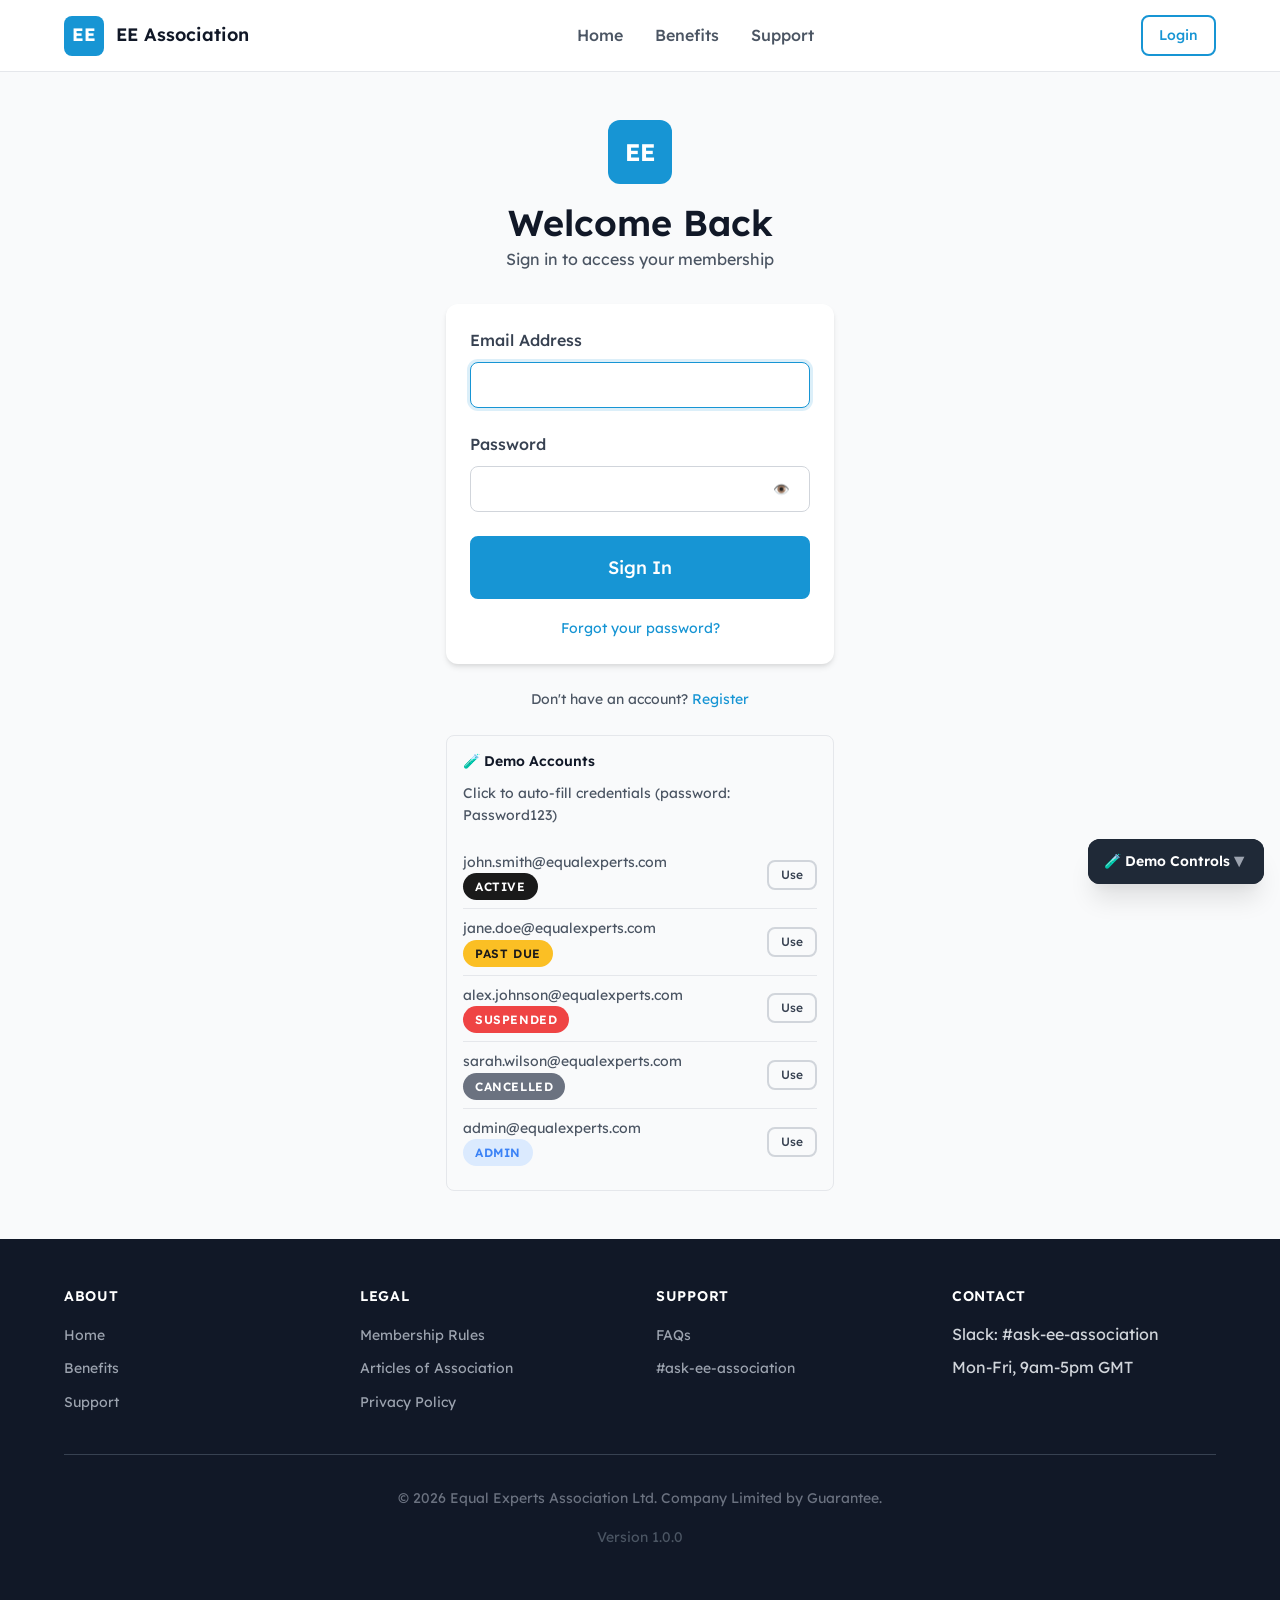
==== commit b4990ad7: "Add files via upload" ====
--- a/account.html
+++ b/account.html
@@ -242,7 +242,7 @@
                 <span class="info-value" id="nextBillingDate">-</span>
                 
                 <span class="info-label">Monthly price</span>
-                <span class="info-value">£25.00</span>
+                <span class="info-value">£X.00</span>
               </div>
             </div>
           </div>
@@ -477,6 +477,7 @@
       </div>
       <div class="footer-bottom">
         <p>&copy; 2026 Equal Experts Association Ltd. Company Limited by Guarantee.</p>
+        <p class="text-sm text-gray" style="margin-top: var(--space-2);">Version 1.0.0</p>
       </div>
     </div>
   </footer>
@@ -598,7 +599,7 @@
         invoices.push({
           date: currentDate.toLocaleDateString('en-GB', { day: 'numeric', month: 'short', year: 'numeric' }),
           description: 'Professional Membership - Monthly',
-          amount: 25.00
+          amount: 'X.00'
         });
         currentDate.setMonth(currentDate.getMonth() + 1);
       }
--- a/css/components.css
+++ b/css/components.css
@@ -760,11 +760,24 @@
   border-radius: var(--radius-xl);
   padding: var(--space-6);
   transition: all var(--transition-base);
+  position: relative;
 }
 
 .benefit-card:hover {
   border-color: var(--ee-blue);
   box-shadow: var(--shadow-md);
+}
+
+.benefit-card-addon {
+  background: #fffbf0;
+  border: 2px solid #fbbf24;
+  border-style: dashed;
+}
+
+.benefit-card-addon:hover {
+  border-color: #f59e0b;
+  border-style: dashed;
+  box-shadow: 0 4px 6px -1px rgba(251, 191, 36, 0.2), 0 2px 4px -1px rgba(251, 191, 36, 0.1);
 }
 
 .benefit-icon {
